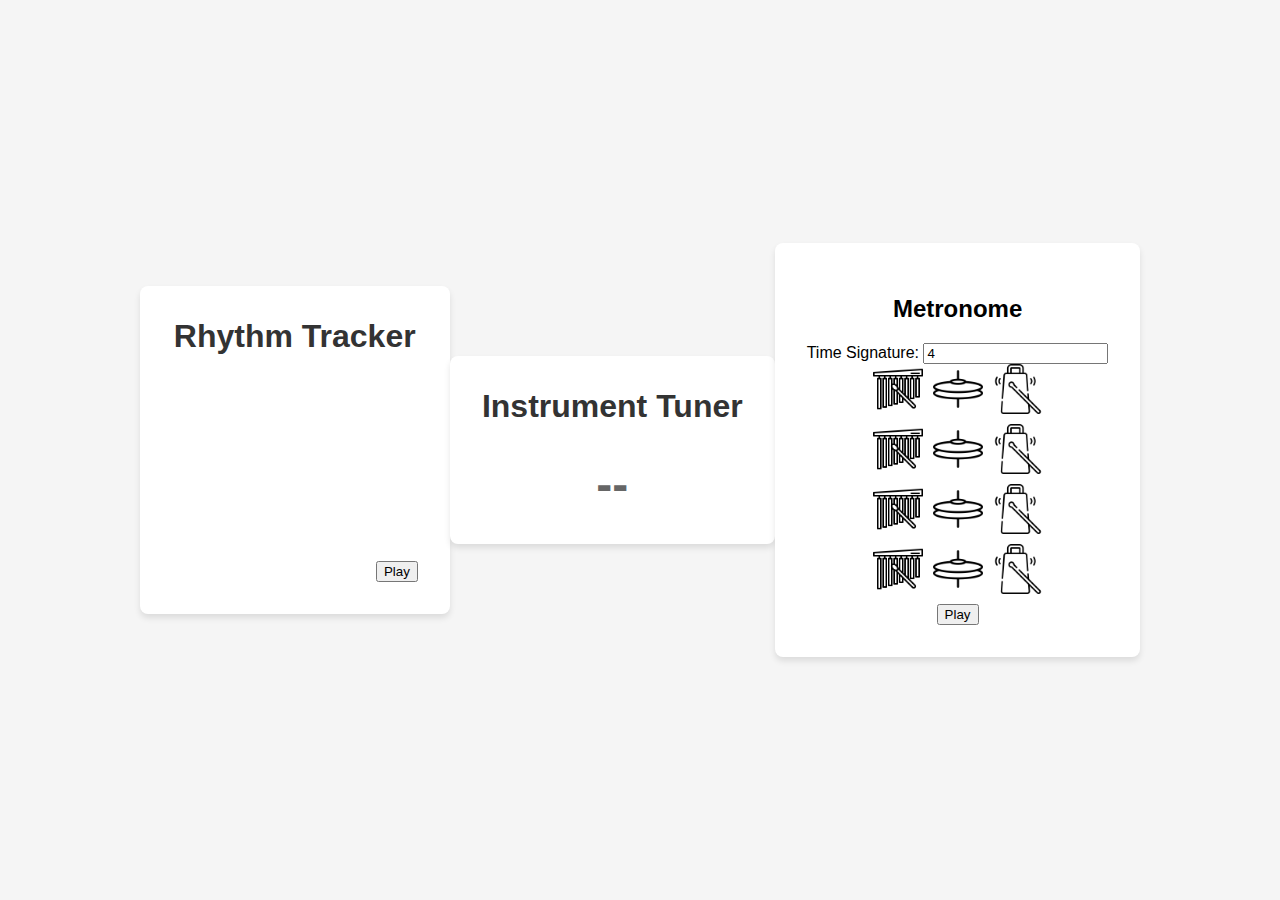
==== main.html @ 56e11cd0 "Roasting" ====
<!DOCTYPE html>
<html lang="en">
<head>
    <meta charset="UTF-8">
    <meta name="viewport" content="width=device-width, initial-scale=1.0">
    <title>Instrument Tuner</title>
    <link rel="stylesheet" type="text/css" href="styles.css">
    <audio src="tick.wav" id="tick"></audio>
    <link rel="preload" as="image" href="assets/chime.png">
    <link rel="preload" as="image" href="assets/cowbell.png">
    <link rel="preload" as="image" href="assets/cymbal.png"> 
</head>
<body>
	
    <div class="container">
        <h1>Rhythm Tracker</h1>
        <canvas id="oscilloscope" width="200" height="200"></canvas>
        <button id="rhythm-button">Play</button>
    </div>
    <div class="container">
        <h1>Instrument Tuner</h1>
        <div id="pitch-display">--</div>
    </div>
	<div class="container">
		<h2>Metronome</h2>
        <div class="metronome-representation">
        </div>
        
        <div id="metronome-interface">
            <div id="time-signature-container">
                <label for="time-signature-input">Time Signature:</label>
                <input type="number" id="time-signature-input" min="1" value="4">
            </div>
             
            <div id="bar-container">
            </div>
            
            <div id="bpm-container">
            </div>
              
            <div id="sound-selector-container">
            </div>
            
            <button id="play-button">Play</button>
        </div>

    </div>

    <script src="tuner.js"></script>
    <script src="rhythmTracker.js"></script>
    <script src="metronome.js"></script>
    <script src="script.js"></script>
</body>
</html>
---- styles.css ----
body {
    font-family: 'Segoe UI', Tahoma, Geneva, Verdana, sans-serif;
    background-color: #f5f5f5;
    display: flex;
    justify-content: center;
    align-items: center;
    height: 100vh;
    margin: 0;
}

.container {
    background-color: #ffffff;
    padding: 2rem;
    border-radius: 8px;
    box-shadow: 0 4px 6px rgba(0, 0, 0, 0.1);
    text-align: center;
}

h1 {
    color: #333333;
    margin-top: 0;
}

#pitch-display {
    font-size: 3rem;
    font-weight: bold;
    margin-top: 2rem;
    color: #666666;
}

.bar-container {
  display: flex;
  flex-direction: column;
  align-items: center;
}

.beat-container {
  display: flex;
  justify-content: center;
  margin-bottom: 10px; /* Adjust as needed */
}

.beat-container img {
  width: 50px; /* Adjust as needed */
  height: 50px; /* Adjust as needed */
  margin: 0 5px; /* Adjust as needed */
  cursor: pointer;
}
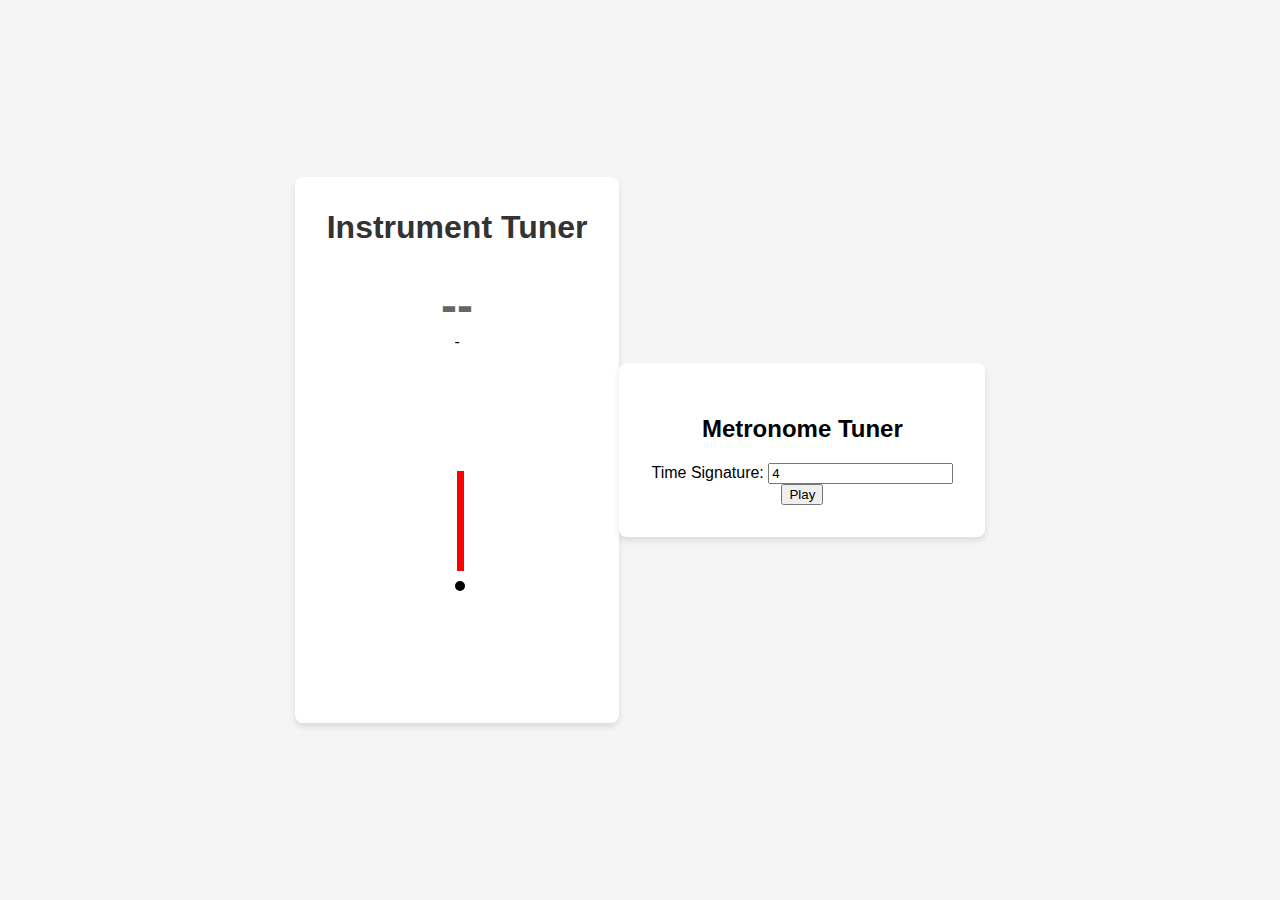
==== commit fe520328: "Pendulum Tuner" ====
--- a/main.html
+++ b/main.html
@@ -1,54 +1,55 @@
 <!DOCTYPE html>
 <html lang="en">
 <head>
-    <meta charset="UTF-8">
-    <meta name="viewport" content="width=device-width, initial-scale=1.0">
-    <title>Instrument Tuner</title>
-    <link rel="stylesheet" type="text/css" href="styles.css">
-    <audio src="tick.wav" id="tick"></audio>
-    <link rel="preload" as="image" href="assets/chime.png">
-    <link rel="preload" as="image" href="assets/cowbell.png">
-    <link rel="preload" as="image" href="assets/cymbal.png"> 
+   <meta charset="UTF-8">
+   <meta name="viewport" content="width=device-width, initial-scale=1.0">
+   <title>Instrument Tuner</title>
+   <link rel="stylesheet" type="text/css" href="styles.css">
+   <audio src="tick.wav" id="tick"></audio>
+   <link rel="preload" as="image" href="assets/chime.png">
+   <link rel="preload" as="image" href="assets/cowbel.png">
+   <link rel="preload" as="image" href="assests/cymbal.png">
 </head>
 <body>
-	
-    <div class="container">
-        <h1>Rhythm Tracker</h1>
-        <canvas id="oscilloscope" width="200" height="200"></canvas>
-        <button id="rhythm-button">Play</button>
-    </div>
+  
     <div class="container">
         <h1>Instrument Tuner</h1>
         <div id="pitch-display">--</div>
-    </div>
-	<div class="container">
-		<h2>Metronome</h2>
-        <div class="metronome-representation">
+        <div id="cents-disply">-</div>
+        <div class="pendulum-container">
+            <div id="pendulum"></div>
         </div>
-        
-        <div id="metronome-interface">
-            <div id="time-signature-container">
-                <label for="time-signature-input">Time Signature:</label>
-                <input type="number" id="time-signature-input" min="1" value="4">
-            </div>
-             
-            <div id="bar-container">
-            </div>
+     </div>
+
+
+
+   <div class="container">
+       <h2>Metronome Tuner</h2>
+       <div class="metronome-representation">
+       </div>
+       <div id="metronome-interface">
+           <div id="time-signature-container">
+               <label for="time-signature-input">Time Signature:</label>
+               <input type="number" id="time-signature-input" min="1" value="4">
+           </div>
+           
+           <div id="bar-container">
+           </div>
+          
+           <div id="bpm-container">
+           </div>
             
-            <div id="bpm-container">
-            </div>
-              
-            <div id="sound-selector-container">
-            </div>
-            
-            <button id="play-button">Play</button>
-        </div>
+           <div id="sound-selector-container">
+           </div>
+          
+           <button id="play-button">Play</button>
+           </div>
 
-    </div>
 
-    <script src="tuner.js"></script>
-    <script src="rhythmTracker.js"></script>
-    <script src="metronome.js"></script>
-    <script src="script.js"></script>
+       </div>
+   </div>
+   <script src="tuner.js"></script>
+   <script src="metronome.js"></script>
+   <script src="script.js"></script>
 </body>
 </html>
--- a/styles.css
+++ b/styles.css
@@ -1,48 +1,94 @@
 body {
-    font-family: 'Segoe UI', Tahoma, Geneva, Verdana, sans-serif;
-    background-color: #f5f5f5;
-    display: flex;
-    justify-content: center;
-    align-items: center;
-    height: 100vh;
-    margin: 0;
+  font-family: 'Segoe UI', Tahoma, Geneva, Verdana, sans-serif;
+  background-color: #f5f5f5;
+  display: flex;
+  justify-content: center;
+  align-items: center;
+  height: 100vh;
+  margin: 0;
 }
 
+
 .container {
-    background-color: #ffffff;
-    padding: 2rem;
-    border-radius: 8px;
-    box-shadow: 0 4px 6px rgba(0, 0, 0, 0.1);
-    text-align: center;
+  background-color: #ffffff;
+  padding: 2rem;
+  border-radius: 8px;
+  box-shadow: 0 4px 6px rgba(0, 0, 0, 0.1);
+  text-align: center;
 }
 
+
 h1 {
-    color: #333333;
-    margin-top: 0;
+  color: #333333;
+  margin-top: 0;
 }
 
+
 #pitch-display {
-    font-size: 3rem;
-    font-weight: bold;
-    margin-top: 2rem;
-    color: #666666;
+  font-size: 3rem;
+  font-weight: bold;
+  margin-top: 2rem;
+  color: #666666;
 }
 
+
 .bar-container {
-  display: flex;
-  flex-direction: column;
-  align-items: center;
+display: flex;
+flex-direction: column;
+align-items: center;
 }
 
+
 .beat-container {
-  display: flex;
-  justify-content: center;
-  margin-bottom: 10px; /* Adjust as needed */
+display: flex;
+justify-content: center;
+margin-bottom: 10px; /* Adjust as needed */
 }
 
+
 .beat-container img {
-  width: 50px; /* Adjust as needed */
-  height: 50px; /* Adjust as needed */
-  margin: 0 5px; /* Adjust as needed */
-  cursor: pointer;
+width: 50px; /* Adjust as needed */
+height: 50px; /* Adjust as needed */
+margin: 0 5px; /* Adjust as needed */
+cursor: pointer;
 }
+
+
+.pendulum-container {
+  position: relative;
+  width: 100px;
+  height: 300px;
+  margin: 20px auto;
+}
+
+#pendulum {
+  position: absolute;
+  bottom: 0;
+  left: 50%;
+  width: 7px;
+  height: 100px;
+  background-color: red;
+  transform-origin: top;
+  transform: rotate(180deg);
+  transition: transform 0.1s ease-out, background-color 0.3s ease-out;
+}
+
+#pendulum::before {
+  content: '';
+  position: absolute;
+  top: -20px;
+  left: 50%;
+  transform: translateX(-50%);
+  width: 10px;
+  height: 10px;
+  background-color: black;
+  border-radius: 50%;
+  transition: background-color 0.3s ease-out;
+}
+
+#cents-display {
+  font-size: 1rem;
+  font-weight: bold;
+  margin-top: 2rem;
+  color: #666666;
+}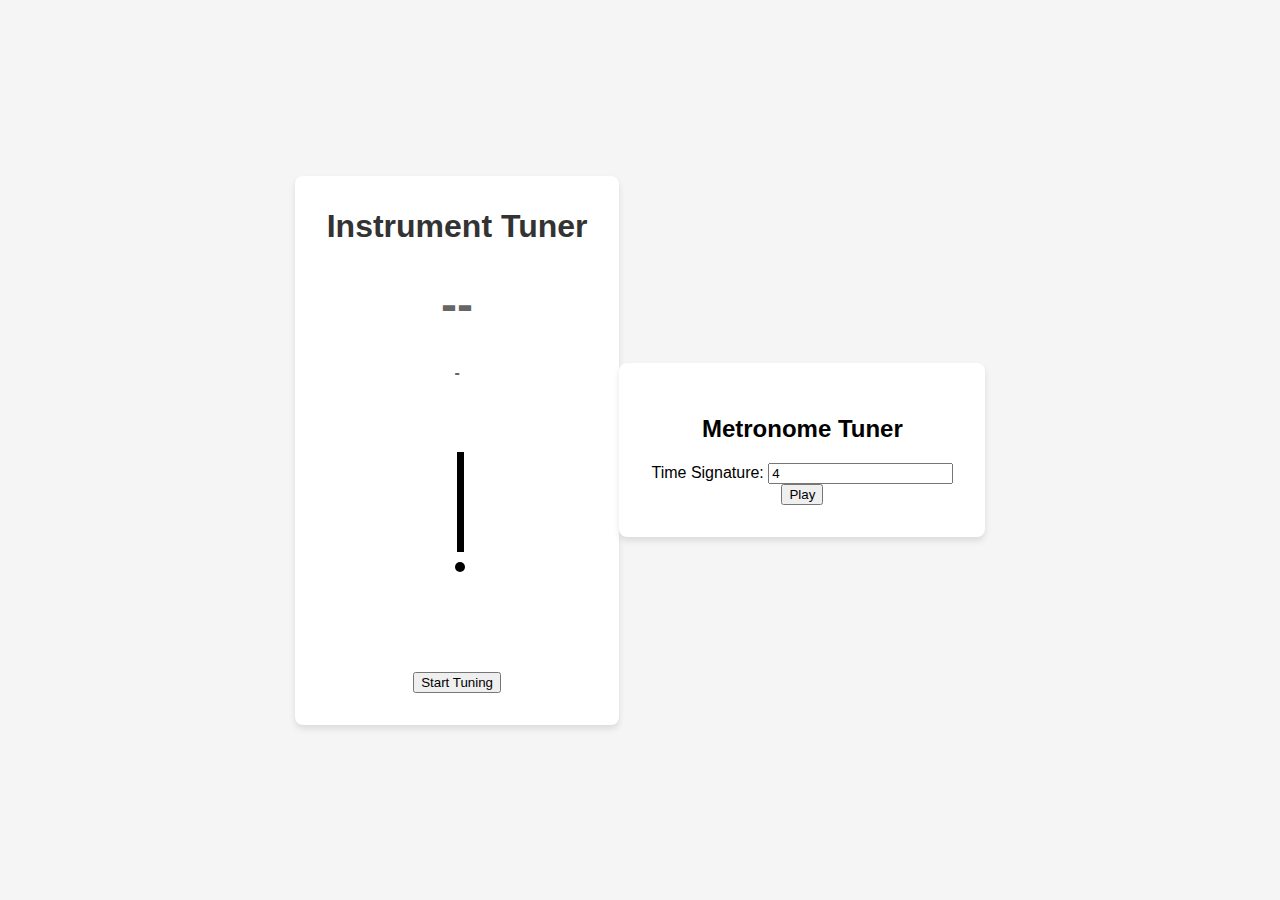
==== commit b8a1a498: "Update to tuner" ====
--- a/main.html
+++ b/main.html
@@ -11,45 +11,31 @@
    <link rel="preload" as="image" href="assests/cymbal.png">
 </head>
 <body>
-  
     <div class="container">
         <h1>Instrument Tuner</h1>
         <div id="pitch-display">--</div>
-        <div id="cents-disply">-</div>
+        <div id="cents-display">-</div>
         <div class="pendulum-container">
             <div id="pendulum"></div>
         </div>
-     </div>
-
-
-
-   <div class="container">
-       <h2>Metronome Tuner</h2>
-       <div class="metronome-representation">
-       </div>
-       <div id="metronome-interface">
-           <div id="time-signature-container">
-               <label for="time-signature-input">Time Signature:</label>
-               <input type="number" id="time-signature-input" min="1" value="4">
-           </div>
-           
-           <div id="bar-container">
-           </div>
-          
-           <div id="bpm-container">
-           </div>
-            
-           <div id="sound-selector-container">
-           </div>
-          
-           <button id="play-button">Play</button>
-           </div>
-
-
-       </div>
-   </div>
-   <script src="tuner.js"></script>
-   <script src="metronome.js"></script>
-   <script src="script.js"></script>
+        <button id="toggle-tuner">Start Tuning</button>
+    </div>
+    <div class="container">
+        <h2>Metronome Tuner</h2>
+        <div class="metronome-representation"></div>
+        <div id="metronome-interface">
+            <div id="time-signature-container">
+                <label for="time-signature-input">Time Signature:</label>
+                <input type="number" id="time-signature-input" min="1" value="4">
+            </div>
+            <div id="bar-container"></div>
+            <div id="bpm-container"></div>
+            <div id="sound-selector-container"></div>
+            <button id="play-button">Play</button>
+        </div>
+    </div>
+    <script src="tuner.js"></script>
+    <script src="metronome.js"></script>
+    <script src="script.js"></script>
 </body>
-</html>
+</html>--- a/styles.css
+++ b/styles.css
@@ -8,7 +8,6 @@
   margin: 0;
 }
 
-
 .container {
   background-color: #ffffff;
   padding: 2rem;
@@ -17,12 +16,10 @@
   text-align: center;
 }
 
-
 h1 {
   color: #333333;
   margin-top: 0;
 }
-
 
 #pitch-display {
   font-size: 3rem;
@@ -31,33 +28,29 @@
   color: #666666;
 }
 
-
 .bar-container {
-display: flex;
-flex-direction: column;
-align-items: center;
+  display: flex;
+  flex-direction: column;
+  align-items: center;
 }
 
-
 .beat-container {
-display: flex;
-justify-content: center;
-margin-bottom: 10px; /* Adjust as needed */
+  display: flex;
+  justify-content: center;
+  margin-bottom: 10px; /* Adjust as needed */
 }
 
-
 .beat-container img {
-width: 50px; /* Adjust as needed */
-height: 50px; /* Adjust as needed */
-margin: 0 5px; /* Adjust as needed */
-cursor: pointer;
+  width: 50px; /* Adjust as needed */
+  height: 50px; /* Adjust as needed */
+  margin: 0 5px; /* Adjust as needed */
+  cursor: pointer;
 }
-
 
 .pendulum-container {
   position: relative;
   width: 100px;
-  height: 300px;
+  height: 250px;
   margin: 20px auto;
 }
 
@@ -67,9 +60,9 @@
   left: 50%;
   width: 7px;
   height: 100px;
-  background-color: red;
+  background-color: black;
   transform-origin: top;
-  transform: rotate(180deg);
+  transform: rotate(180deg); /* Start in neutral position */
   transition: transform 0.1s ease-out, background-color 0.3s ease-out;
 }
 
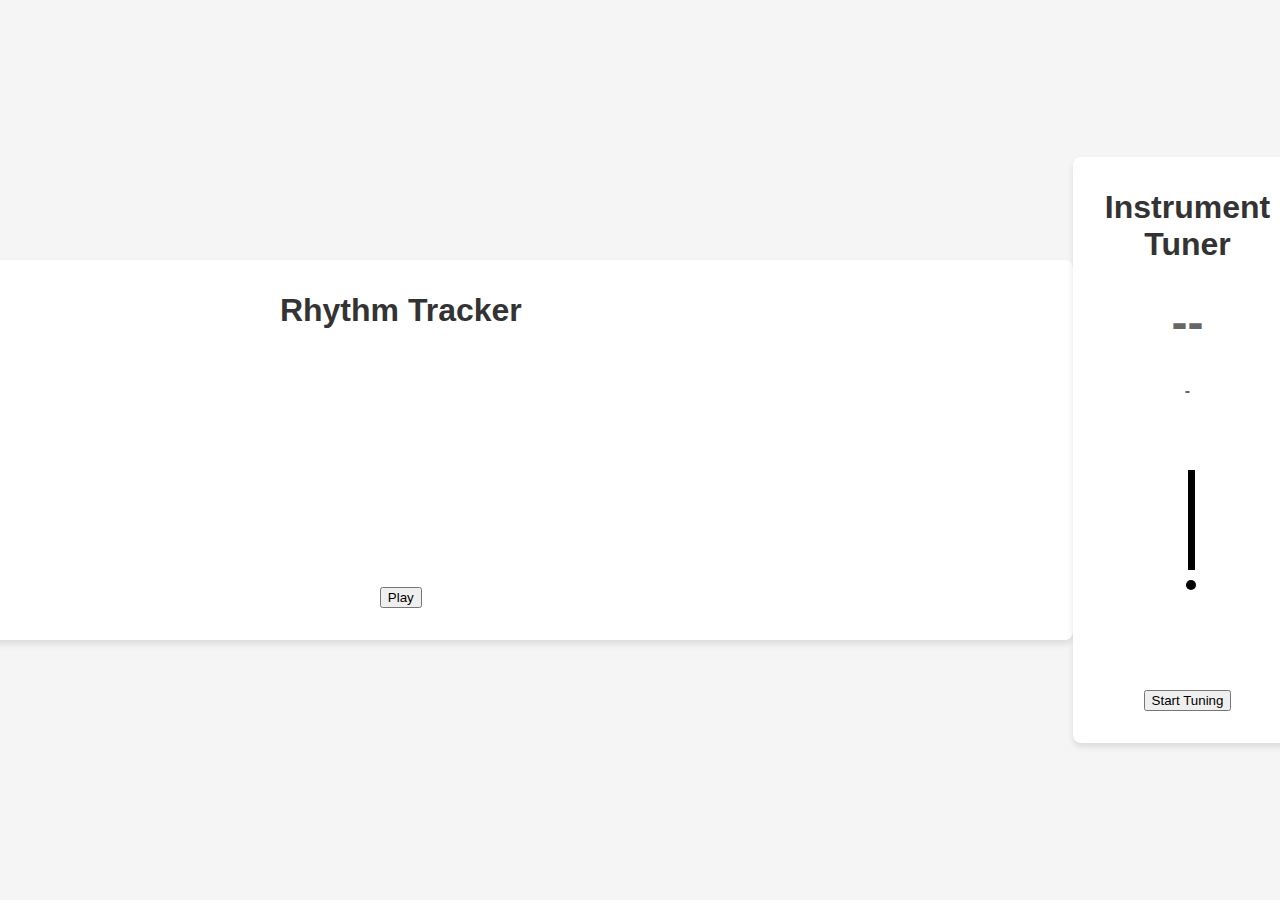
==== commit 3bc75ecc: "Tuner" ====
--- a/main.html
+++ b/main.html
@@ -1,16 +1,21 @@
 <!DOCTYPE html>
 <html lang="en">
 <head>
-   <meta charset="UTF-8">
-   <meta name="viewport" content="width=device-width, initial-scale=1.0">
-   <title>Instrument Tuner</title>
-   <link rel="stylesheet" type="text/css" href="styles.css">
-   <audio src="tick.wav" id="tick"></audio>
-   <link rel="preload" as="image" href="assets/chime.png">
-   <link rel="preload" as="image" href="assets/cowbel.png">
-   <link rel="preload" as="image" href="assests/cymbal.png">
+    <meta charset="UTF-8">
+    <meta name="viewport" content="width=device-width, initial-scale=1.0">
+    <title>Instrument Tuner</title>
+    <link rel="stylesheet" type="text/css" href="styles.css">
+    <link rel="preload" as="image" href="assets/chime.png">
+    <link rel="preload" as="image" href="assets/cowbell.png">
+    <link rel="preload" as="image" href="assets/cymbal.png"> 
 </head>
 <body>
+	
+    <div class="container">
+        <h1>Rhythm Tracker</h1>
+        <canvas id="rhythm-display" width="200" height="200"></canvas>
+        <button id="rhythm-button">Play</button>
+    </div>
     <div class="container">
         <h1>Instrument Tuner</h1>
         <div id="pitch-display">--</div>
@@ -20,22 +25,37 @@
         </div>
         <button id="toggle-tuner">Start Tuning</button>
     </div>
-    <div class="container">
-        <h2>Metronome Tuner</h2>
-        <div class="metronome-representation"></div>
+    </div>
+	<div class="container">
+		<h2>Metronome</h2>
+        <div class="metronome-representation">
+        </div>
+        
         <div id="metronome-interface">
             <div id="time-signature-container">
                 <label for="time-signature-input">Time Signature:</label>
                 <input type="number" id="time-signature-input" min="1" value="4">
             </div>
-            <div id="bar-container"></div>
-            <div id="bpm-container"></div>
-            <div id="sound-selector-container"></div>
+            
+            <div id="bpm-container">
+                <label for="bpm-input">BPM:</label>
+                <input type="number" id="bpm-input" min="1" value="120">
+            </div>
+            
+            <div id="bar-container">
+            </div>
+              
+            <div id="sound-selector-container">
+            </div>
+            
             <button id="play-button">Play</button>
         </div>
+
     </div>
+
     <script src="tuner.js"></script>
+    <script src="rhythmTracker.js"></script>
     <script src="metronome.js"></script>
     <script src="script.js"></script>
 </body>
-</html>+</html>
--- a/styles.css
+++ b/styles.css
@@ -1,31 +1,38 @@
 body {
-  font-family: 'Segoe UI', Tahoma, Geneva, Verdana, sans-serif;
-  background-color: #f5f5f5;
-  display: flex;
-  justify-content: center;
-  align-items: center;
-  height: 100vh;
-  margin: 0;
+    font-family: 'Segoe UI', Tahoma, Geneva, Verdana, sans-serif;
+    background-color: #f5f5f5;
+    display: flex;
+    justify-content: center;
+    align-items: center;
+    height: 100vh;
+    margin: 0;
 }
 
 .container {
-  background-color: #ffffff;
-  padding: 2rem;
-  border-radius: 8px;
-  box-shadow: 0 4px 6px rgba(0, 0, 0, 0.1);
-  text-align: center;
+    background-color: #ffffff;
+    padding: 2rem;
+    border-radius: 8px;
+    box-shadow: 0 4px 6px rgba(0, 0, 0, 0.1);
+    text-align: center;
 }
 
 h1 {
-  color: #333333;
-  margin-top: 0;
+    color: #333333;
+    margin-top: 0;
+}
+
+#rhythm-display {
+    font-size: 1rem;
+    font-weight: bold;
+    margin-top: 2rem;
+    color: #666666;
 }
 
 #pitch-display {
-  font-size: 3rem;
-  font-weight: bold;
-  margin-top: 2rem;
-  color: #666666;
+    font-size: 3rem;
+    font-weight: bold;
+    margin-top: 2rem;
+    color: #666666;
 }
 
 .bar-container {
@@ -47,14 +54,17 @@
   cursor: pointer;
 }
 
+
+
 .pendulum-container {
   position: relative;
   width: 100px;
   height: 250px;
   margin: 20px auto;
-}
-
-#pendulum {
+ }
+ 
+ 
+ #pendulum {
   position: absolute;
   bottom: 0;
   left: 50%;
@@ -64,9 +74,10 @@
   transform-origin: top;
   transform: rotate(180deg); /* Start in neutral position */
   transition: transform 0.1s ease-out, background-color 0.3s ease-out;
-}
-
-#pendulum::before {
+ }
+ 
+ 
+ #pendulum::before {
   content: '';
   position: absolute;
   top: -20px;
@@ -77,11 +88,13 @@
   background-color: black;
   border-radius: 50%;
   transition: background-color 0.3s ease-out;
-}
-
-#cents-display {
+ }
+ 
+ 
+ #cents-display {
   font-size: 1rem;
   font-weight: bold;
   margin-top: 2rem;
   color: #666666;
-}+ }
+ 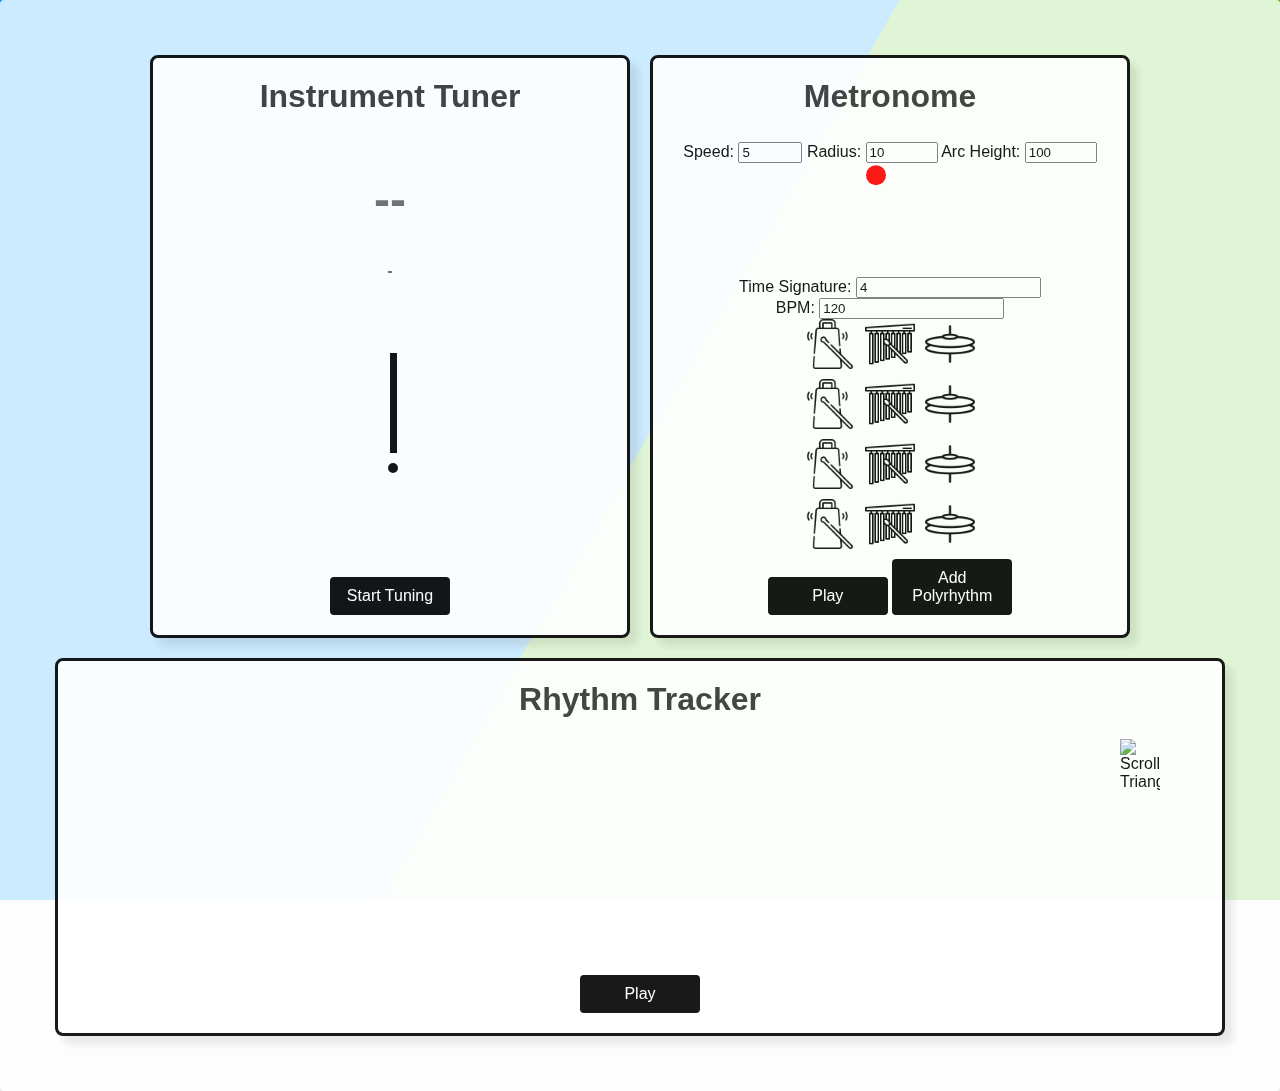
==== commit 81ce550d: "Added a rudimentary animation for the metronome. Nothing is synced yet" ====
--- a/main.html
+++ b/main.html
@@ -10,52 +10,67 @@
     <link rel="preload" as="image" href="assets/cymbal.png"> 
 </head>
 <body>
-	
-    <div class="container">
-        <h1>Rhythm Tracker</h1>
-        <canvas id="rhythm-display" width="200" height="200"></canvas>
-        <button id="rhythm-button">Play</button>
+    <div class="bg"></div>
+    <div class="bg bg2"></div>
+    <div class="bg bg3"></div>
+    
+    <div class="content">
+        <div class="horizontal-container">
+            <div class="container">
+                <h1>Instrument Tuner</h1>
+                <div id="pitch-display">--</div>
+                <div id="cents-display">-</div>
+                <div class="pendulum-container">
+                    <div id="pendulum"></div>
+                </div>
+                <button id="toggle-tuner">Start Tuning</button>
+            </div>
+            <div class="container">
+                <h2>Metronome</h2>
+                <div id="metronome-visualizer">
+                    <div class="controls">
+                        <label for="speed">Speed: </label>
+                        <input type="number" id="speed" value="5" min="1" max="100">
+                        <label for="radius">Radius: </label>
+                        <input type="number" id="radius" value="10" min="1" max="1000">
+                        <label for="archeight">Arc Height: </label>
+                        <input type="number" id="archeight" value="100" min="1" max="1000">
+                    </div>
+                    <canvas id="canvas" width="200" height="100"></canvas>
+                </div>
+                <div id="metronome-interface">
+                    <div id="time-signature-container">
+                        <label for="time-signature-input">Time Signature:</label>
+                        <input type="number" id="time-signature-input" min="2" value="4">
+                    </div>
+                    <div id="bpm-container">
+                        <label for="bpm-input">BPM:</label>
+                        <input type="number" id="bpm-input" min="1" value="120">
+                        
+                    </div>
+                    <div id="bars-container">
+                        <div id="bar-container"></div>
+                        <div id="poly-bar-container"></div>
+                    </div>
+                    <div id="sound-selector-container"></div>
+                    <button id="play-button">Play</button>
+                    <button id="poly-button">Add Polyrhythm</button>
+                </div>
+            </div>
+        </div>
+        <div class="container">
+            <h1>Rhythm Tracker</h1>
+            <div id="rhythm-display-container">
+                <canvas id="rhythm-display" width="200" height="200"></canvas>
+                <img id="scrolling-triangle" src="assets/small-triangle-down.png" alt="Scrolling Triangle">
+            </div>
+            <button id="rhythm-button">Play</button>
+        </div>
     </div>
-    <div class="container">
-        <h1>Instrument Tuner</h1>
-        <div id="pitch-display">--</div>
-        <div id="cents-display">-</div>
-        <div class="pendulum-container">
-            <div id="pendulum"></div>
-        </div>
-        <button id="toggle-tuner">Start Tuning</button>
-    </div>
-    </div>
-	<div class="container">
-		<h2>Metronome</h2>
-        <div class="metronome-representation">
-        </div>
-        
-        <div id="metronome-interface">
-            <div id="time-signature-container">
-                <label for="time-signature-input">Time Signature:</label>
-                <input type="number" id="time-signature-input" min="1" value="4">
-            </div>
-            
-            <div id="bpm-container">
-                <label for="bpm-input">BPM:</label>
-                <input type="number" id="bpm-input" min="1" value="120">
-            </div>
-            
-            <div id="bar-container">
-            </div>
-              
-            <div id="sound-selector-container">
-            </div>
-            
-            <button id="play-button">Play</button>
-        </div>
-
-    </div>
-
     <script src="tuner.js"></script>
     <script src="rhythmTracker.js"></script>
     <script src="metronome.js"></script>
+    <script src="animation.js"></script>
     <script src="script.js"></script>
 </body>
 </html>
--- a/styles.css
+++ b/styles.css
@@ -1,38 +1,111 @@
+html {
+  height: 100%;
+}
+
 body {
-    font-family: 'Segoe UI', Tahoma, Geneva, Verdana, sans-serif;
-    background-color: #f5f5f5;
-    display: flex;
-    justify-content: center;
-    align-items: center;
-    height: 100vh;
-    margin: 0;
+  font-family: 'Segoe UI', Tahoma, Geneva, Verdana, sans-serif;
+  background-color: #f5f5f5;
+  align-items: center;
+  justify-content: center;
+  height: 100vh;
+  margin: 0;
+}
+
+.bg {
+  animation: slide 3s ease-in-out infinite alternate;
+  background-image: linear-gradient(-60deg, #6c3 50%, #09f 50%);
+  bottom: 0;
+  left: -50%;
+  opacity: 1;
+  position: fixed;
+  right: -50%;
+  top: 0;
+  z-index: -1;
+}
+
+.bg2 {
+  animation-direction: alternate-reverse;
+  animation-duration: 4s;
+}
+
+.bg3 {
+  animation-duration: 5s;
+}
+
+.content {
+  background-color: rgba(255, 255, 255, .8);
+  border-radius: .25em;
+  box-shadow: 0 0 .25em rgba(0, 0, 0, .25);
+  box-sizing: border-box;
+  padding: 5vmin;
 }
 
 .container {
-    background-color: #ffffff;
-    padding: 2rem;
-    border-radius: 8px;
-    box-shadow: 0 4px 6px rgba(0, 0, 0, 0.1);
-    text-align: center;
+  border-style: solid;
+  border-color: black;
+  background-color: #ffffff;
+  padding: 20px; 
+  border-radius: 8px;
+  box-shadow: 8px 8px 8px rgba(0, 0, 0, 0.1);
+  text-align: center;
+  margin: 10px; 
+  flex: 1;
+  display: flex;
+  flex-direction: column;
+  justify-content: space-between;
+  opacity: .9;
 }
 
-h1 {
-    color: #333333;
-    margin-top: 0;
+.horizontal-container {
+  display: flex;
+  flex-direction: row;
+  justify-content: center;
+  text-align: center;
+  width: 1000px;
+  margin: auto;
+}
+
+#bars-container {
+  display: flex;
+  flex-direction: row;
+  justify-content: center;
+}
+
+h1, h2 {
+  color: #333333;
+  font-size: 2rem;
+  margin-top: 0;
+}
+
+#metronome-interface {
+  margin-top: 10px;
 }
 
 #rhythm-display {
-    font-size: 1rem;
-    font-weight: bold;
-    margin-top: 2rem;
-    color: #666666;
+  font-size: 1rem;
+  font-weight: bold;
+  margin-top: 2rem;
+  color: #666666;
+}
+
+#rhythm-display-container {
+  position: relative;
+  width: 100%; 
+}
+
+#scrolling-triangle {
+  position: absolute;
+  top: 0;
+  left: 10;
+  width: 40px;
+  height: 60px;
 }
 
 #pitch-display {
-    font-size: 3rem;
-    font-weight: bold;
-    margin-top: 2rem;
-    color: #666666;
+  font-size: 3rem;
+  font-weight: bold;
+  margin-top: 2rem;
+  color: #666666;
 }
 
 .bar-container {
@@ -44,27 +117,24 @@
 .beat-container {
   display: flex;
   justify-content: center;
-  margin-bottom: 10px; /* Adjust as needed */
+  margin-bottom: 10px;
 }
 
 .beat-container img {
-  width: 50px; /* Adjust as needed */
-  height: 50px; /* Adjust as needed */
-  margin: 0 5px; /* Adjust as needed */
+  width: 50px; 
+  height: 50px; 
+  margin: 0 5px; 
   cursor: pointer;
 }
-
-
 
 .pendulum-container {
   position: relative;
   width: 100px;
   height: 250px;
   margin: 20px auto;
- }
- 
- 
- #pendulum {
+}
+
+#pendulum {
   position: absolute;
   bottom: 0;
   left: 50%;
@@ -72,12 +142,11 @@
   height: 100px;
   background-color: black;
   transform-origin: top;
-  transform: rotate(180deg); /* Start in neutral position */
+  transform: rotate(180deg); 
   transition: transform 0.1s ease-out, background-color 0.3s ease-out;
- }
- 
- 
- #pendulum::before {
+}
+
+#pendulum::before {
   content: '';
   position: absolute;
   top: -20px;
@@ -88,13 +157,36 @@
   background-color: black;
   border-radius: 50%;
   transition: background-color 0.3s ease-out;
- }
- 
- 
- #cents-display {
+}
+
+#cents-display {
   font-size: 1rem;
   font-weight: bold;
   margin-top: 2rem;
   color: #666666;
- }
- +}
+
+button {
+  width: 120px; 
+  margin: 0 auto; 
+  padding: 10px; 
+  font-size: 1rem; 
+  border: none; 
+  border-radius: 4px; 
+  background-color: #000000; 
+  color: white;
+  cursor: pointer; 
+}
+
+button:hover {
+  background-color: #e84747;
+}
+
+@keyframes slide {
+  0% {
+      transform: translateX(-25%);
+  }
+  100% {
+      transform: translateX(25%);
+  }
+}
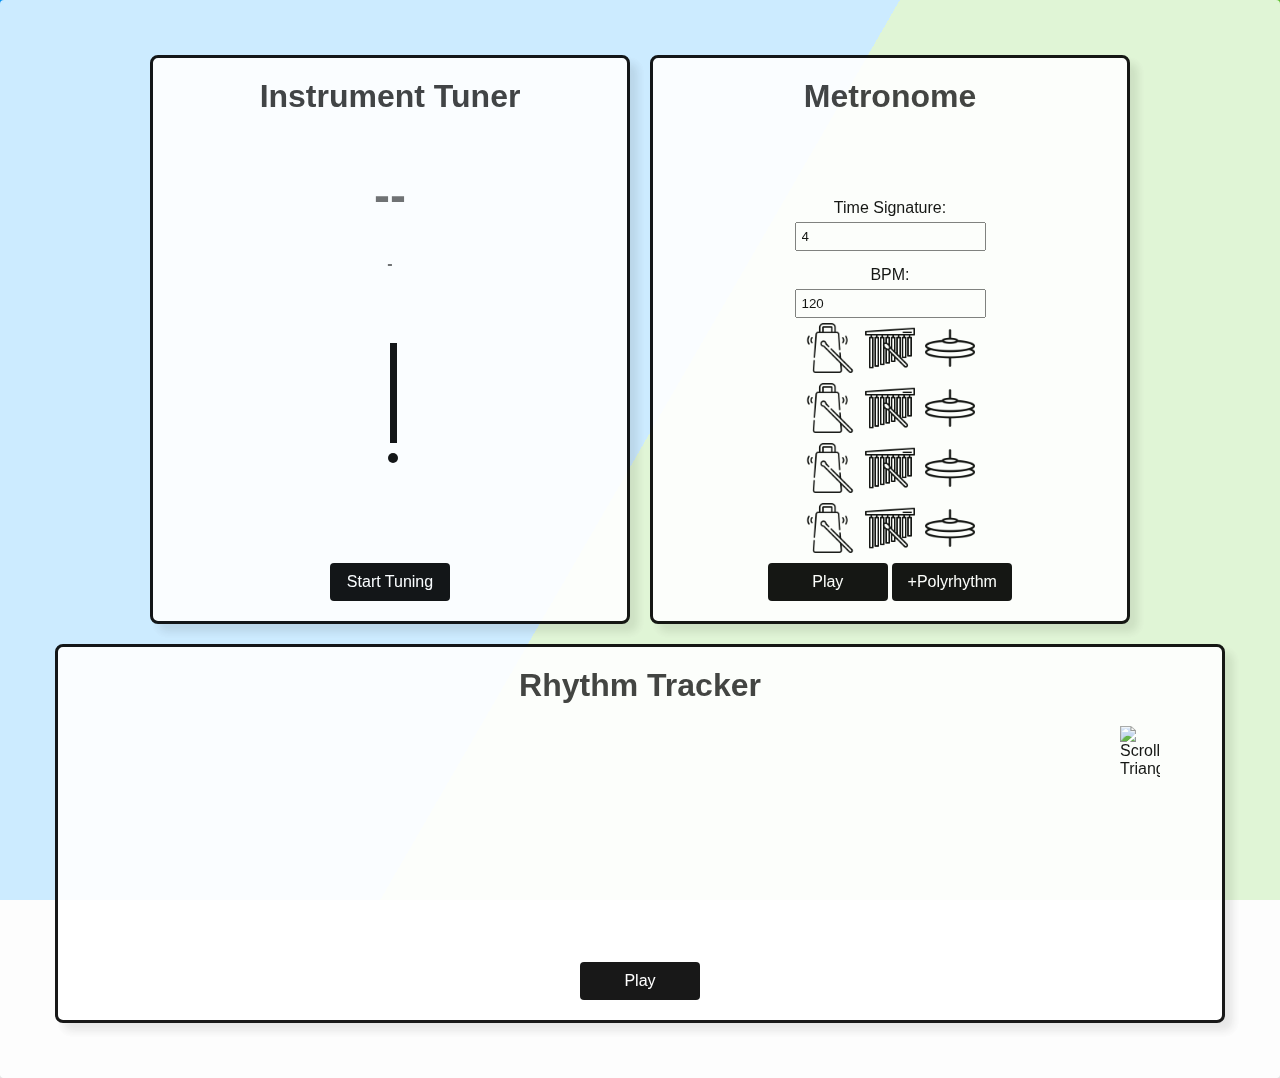
==== commit 4657be8c: "I don't even know haha" ====
--- a/main.html
+++ b/main.html
@@ -27,17 +27,6 @@
             </div>
             <div class="container">
                 <h2>Metronome</h2>
-                <div id="metronome-visualizer">
-                    <div class="controls">
-                        <label for="speed">Speed: </label>
-                        <input type="number" id="speed" value="5" min="1" max="100">
-                        <label for="radius">Radius: </label>
-                        <input type="number" id="radius" value="10" min="1" max="1000">
-                        <label for="archeight">Arc Height: </label>
-                        <input type="number" id="archeight" value="100" min="1" max="1000">
-                    </div>
-                    <canvas id="canvas" width="200" height="100"></canvas>
-                </div>
                 <div id="metronome-interface">
                     <div id="time-signature-container">
                         <label for="time-signature-input">Time Signature:</label>
@@ -54,7 +43,7 @@
                     </div>
                     <div id="sound-selector-container"></div>
                     <button id="play-button">Play</button>
-                    <button id="poly-button">Add Polyrhythm</button>
+                    <button id="poly-button">+Polyrhythm</button>
                 </div>
             </div>
         </div>
@@ -70,7 +59,6 @@
     <script src="tuner.js"></script>
     <script src="rhythmTracker.js"></script>
     <script src="metronome.js"></script>
-    <script src="animation.js"></script>
     <script src="script.js"></script>
 </body>
 </html>
--- a/styles.css
+++ b/styles.css
@@ -99,6 +99,28 @@
   left: 10;
   width: 40px;
   height: 60px;
+}
+
+#time-signature-container {
+  padding: 5px;
+  display: flex;
+  flex-direction: column;
+  align-items: center;
+}
+
+#bpm-container {
+  padding: 5px;
+  display: flex;
+  flex-direction: column;
+  align-items: center;
+}
+
+label {
+  padding: 5px;
+}
+
+input {
+  padding: 5px;
 }
 
 #pitch-display {
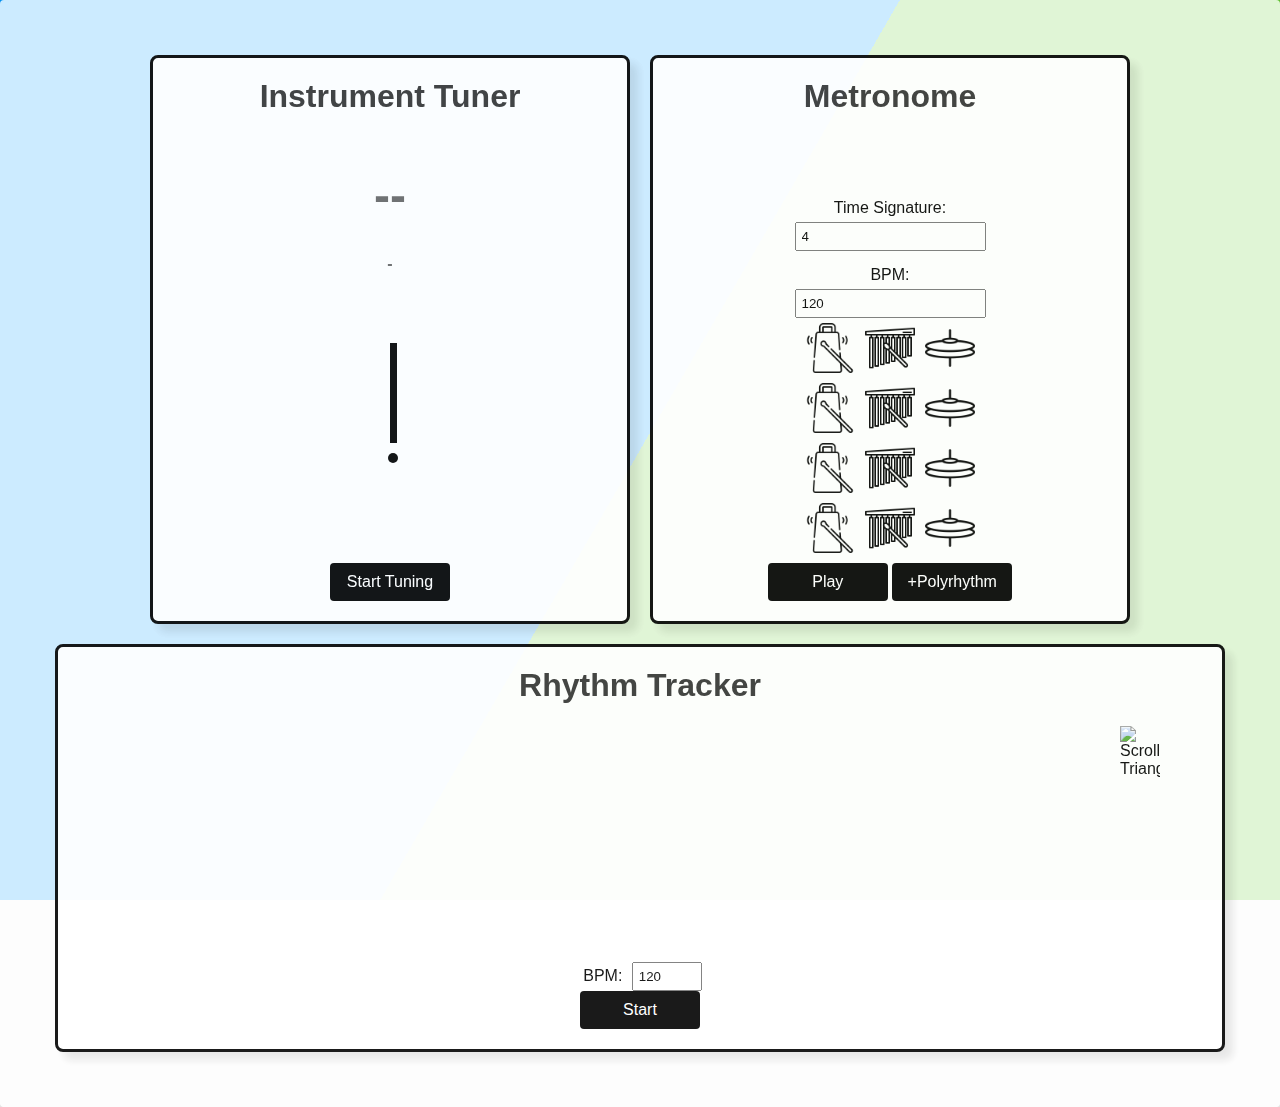
==== commit 3c72f578: ""MetroGnome"" ====
--- a/main.html
+++ b/main.html
@@ -3,7 +3,7 @@
 <head>
     <meta charset="UTF-8">
     <meta name="viewport" content="width=device-width, initial-scale=1.0">
-    <title>Instrument Tuner</title>
+    <title>MetroGnome</title>
     <link rel="stylesheet" type="text/css" href="styles.css">
     <link rel="preload" as="image" href="assets/chime.png">
     <link rel="preload" as="image" href="assets/cowbell.png">
@@ -53,6 +53,10 @@
                 <canvas id="rhythm-display" width="200" height="200"></canvas>
                 <img id="scrolling-triangle" src="assets/small-triangle-down.png" alt="Scrolling Triangle">
             </div>
+            <div id="bpm-input-container">
+                <label for="bpm-input">BPM:</label>
+                <input type="number" id="rt-bpm-input" min="1" max="250" value="120">
+            </div>
             <button id="rhythm-button">Play</button>
         </div>
     </div>
